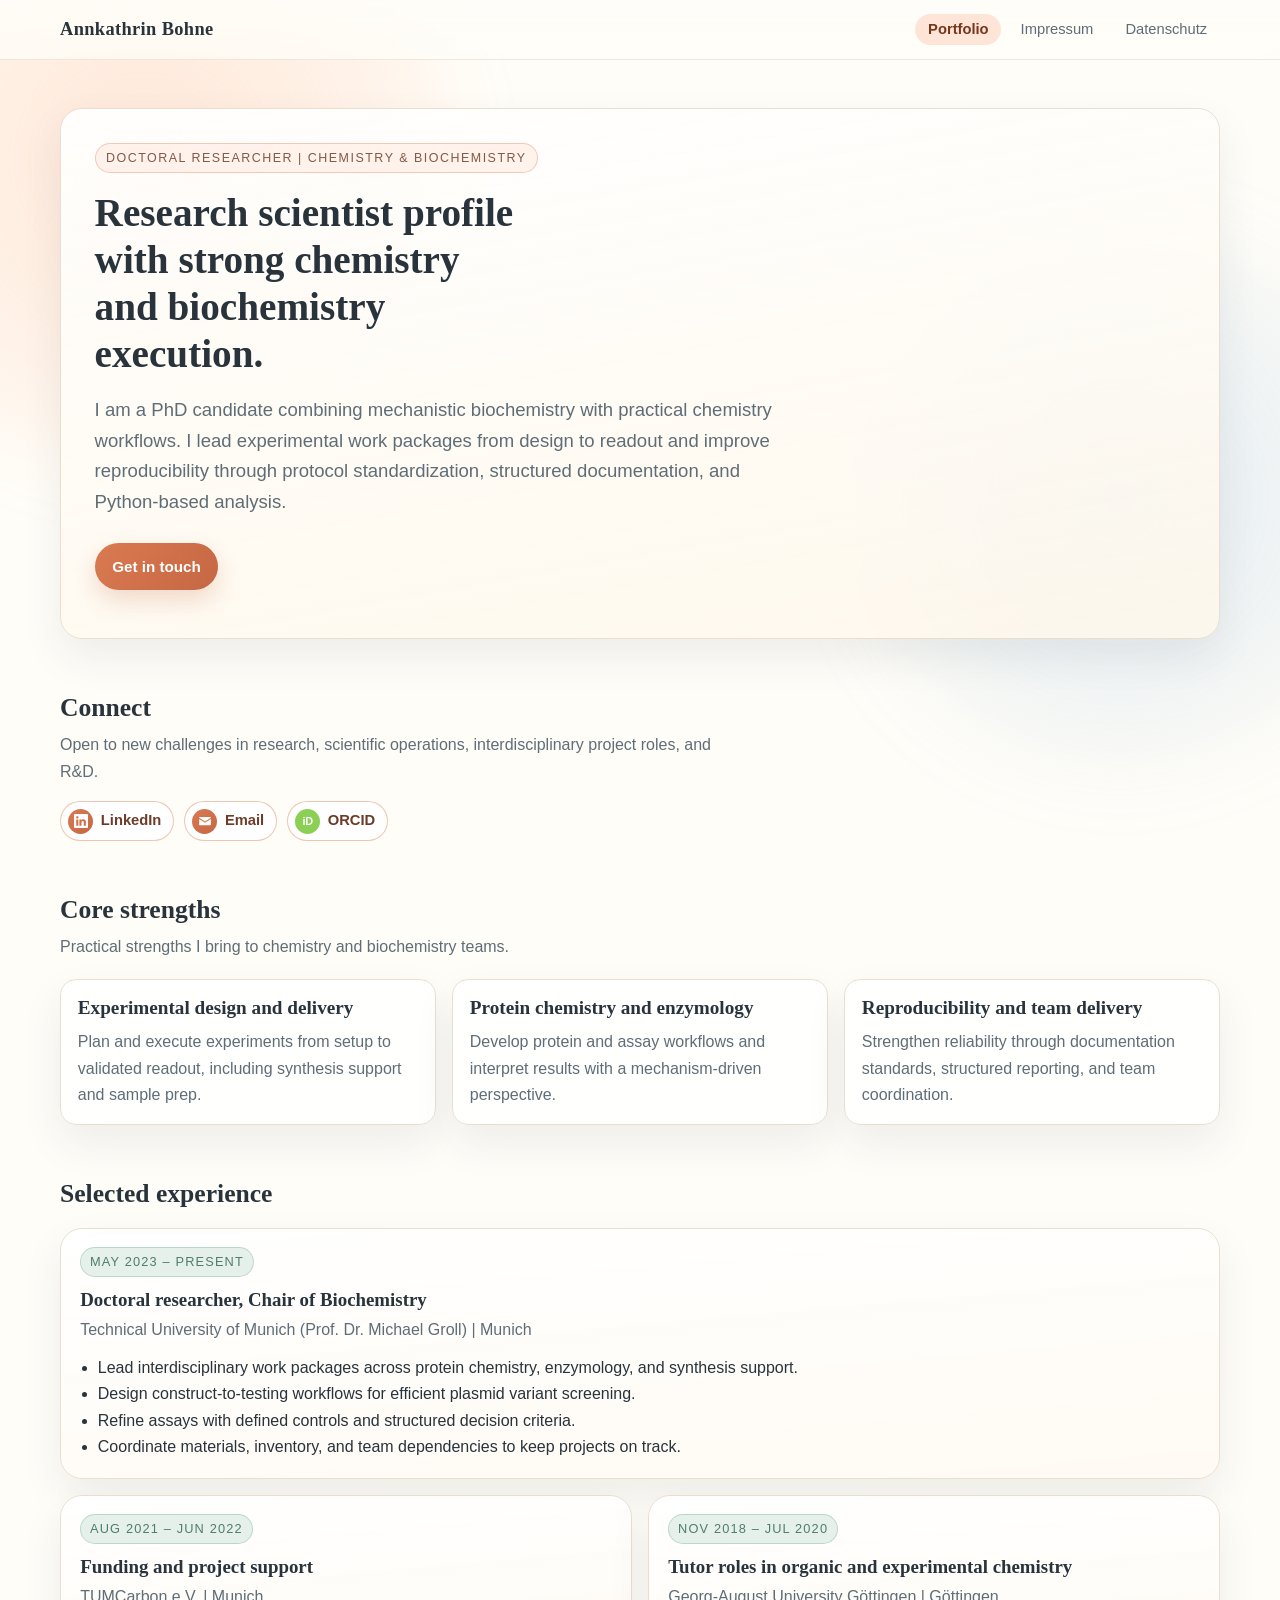
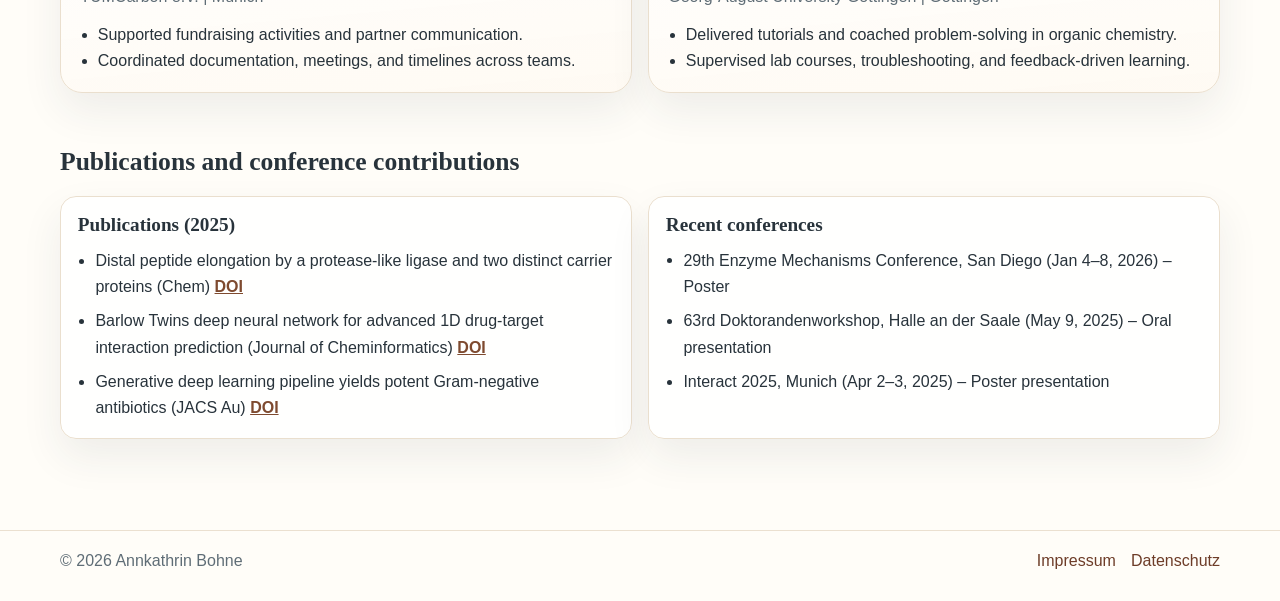
==== index.html @ f6311a9a "Revamp portfolio copy and responsive layout for job search" ====
<!doctype html>
<html lang="en">
  <head>
    <meta charset="UTF-8" />
    <meta name="viewport" content="width=device-width, initial-scale=1.0" />
    <title>Annkathrin Bohne | Portfolio</title>
    <meta
      name="description"
      content="Portfolio of Annkathrin Bohne, a doctoral researcher in chemistry and biochemistry focused on research roles."
    />
    <link rel="stylesheet" href="styles.css" />
  </head>
  <body>
    <div class="bg-glow bg-glow-one" aria-hidden="true"></div>
    <div class="bg-glow bg-glow-two" aria-hidden="true"></div>

    <header class="site-header">
      <div class="container nav-wrap">
        <a class="brand" href="index.html">Annkathrin Bohne</a>
        <nav aria-label="Main navigation">
          <ul class="nav-links">
            <li><a class="active" href="index.html">Portfolio</a></li>
            <li><a href="imprint.html">Impressum</a></li>
            <li><a href="privacy.html">Datenschutz</a></li>
          </ul>
        </nav>
      </div>
    </header>

    <main>
      <section class="hero container reveal">
        <p class="eyebrow">Doctoral Researcher | Chemistry &amp; Biochemistry</p>
        <h1>Research scientist profile with strong chemistry and biochemistry execution.</h1>
        <p class="lead">
          I am a PhD candidate combining mechanistic biochemistry with practical chemistry workflows. I lead
          experimental work packages from design to readout and improve reproducibility through protocol
          standardization, structured documentation, and Python-based analysis.
        </p>
        <div class="hero-actions">
          <a class="btn btn-primary" href="#connect">Get in touch</a>
        </div>
      </section>

      <section id="connect" class="container section contact reveal">
        <div class="section-head">
          <h2>Connect</h2>
          <p>
            Open to new challenges in research, scientific operations, interdisciplinary project roles, and R&amp;D.
          </p>
        </div>
        <div class="social-links social-links-lg" aria-label="Contact links">
          <a class="social-btn" href="https://www.linkedin.com/in/annkathrin-bohne/" target="_blank" rel="noopener noreferrer">
            <span class="social-icon" aria-hidden="true">
              <svg viewBox="0 0 16 16" role="img">
                <path
                  d="M0 1.146C0 .513.526 0 1.175 0h13.65C15.474 0 16 .513 16 1.146v13.708c0 .633-.526 1.146-1.175 1.146H1.175C.526 16 0 15.487 0 14.854zM4.943 13.394V6.169H2.542v7.225zM3.743 5.182c.837 0 1.358-.554 1.358-1.248-.015-.709-.521-1.248-1.343-1.248S2.4 3.225 2.4 3.934c0 .694.521 1.248 1.328 1.248m2.4 8.212h2.401V9.359c0-.216.016-.432.08-.586.176-.431.576-.878 1.248-.878.88 0 1.232.662 1.232 1.634v3.865h2.401V9.25c0-2.22-1.184-3.252-2.764-3.252-1.274 0-1.845.7-2.165 1.193v.025h-.016a5.54 5.54 0 0 1 .016-.025V6.169H6.143c.03.678 0 7.225 0 7.225"
                />
              </svg>
            </span>
            <span>LinkedIn</span>
          </a>
          <a class="social-btn" href="mailto:jobs@annkathrin.net">
            <span class="social-icon" aria-hidden="true">
              <svg viewBox="0 0 24 24" role="img">
                <path
                  d="M3 5h18a1 1 0 0 1 1 1v.4l-10 6.25-10-6.25V6a1 1 0 0 1 1-1zm19 3.45V18a1 1 0 0 1-1 1H3a1 1 0 0 1-1-1V8.45l9.47 5.92a1 1 0 0 0 1.06 0z"
                />
              </svg>
            </span>
            <span>Email</span>
          </a>
          <a class="social-btn" href="https://orcid.org/0009-0001-9557-663X" target="_blank" rel="noopener noreferrer">
            <span class="social-icon social-icon-orcid" aria-hidden="true">iD</span>
            <span>ORCID</span>
          </a>
        </div>
      </section>

      <section class="container section reveal">
        <div class="section-head">
          <h2>Core strengths</h2>
          <p>
            Practical strengths I bring to chemistry and biochemistry teams.
          </p>
        </div>
        <div class="card-grid card-grid-3">
          <article class="card">
            <h3>Experimental design and delivery</h3>
            <p>
              Plan and execute experiments from setup to validated readout, including synthesis support and sample prep.
            </p>
          </article>
          <article class="card">
            <h3>Protein chemistry and enzymology</h3>
            <p>
              Develop protein and assay workflows and interpret results with a mechanism-driven perspective.
            </p>
          </article>
          <article class="card">
            <h3>Reproducibility and team delivery</h3>
            <p>
              Strengthen reliability through documentation standards, structured reporting, and team coordination.
            </p>
          </article>
        </div>
      </section>

      <section class="container section reveal">
        <div class="section-head">
          <h2>Selected experience</h2>
        </div>
        <div class="timeline">
          <article class="timeline-item">
            <p class="timeline-date">May 2023 – Present</p>
            <h3>Doctoral researcher, Chair of Biochemistry</h3>
            <p class="timeline-meta">Technical University of Munich (Prof. Dr. Michael Groll) | Munich</p>
            <ul>
              <li>Lead interdisciplinary work packages across protein chemistry, enzymology, and synthesis support.</li>
              <li>Design construct-to-testing workflows for efficient plasmid variant screening.</li>
              <li>Refine assays with defined controls and structured decision criteria.</li>
              <li>Coordinate materials, inventory, and team dependencies to keep projects on track.</li>
            </ul>
          </article>
          <article class="timeline-item">
            <p class="timeline-date">Aug 2021 – Jun 2022</p>
            <h3>Funding and project support</h3>
            <p class="timeline-meta">TUMCarbon e.V. | Munich</p>
            <ul>
              <li>Supported fundraising activities and partner communication.</li>
              <li>Coordinated documentation, meetings, and timelines across teams.</li>
            </ul>
          </article>
          <article class="timeline-item">
            <p class="timeline-date">Nov 2018 – Jul 2020</p>
            <h3>Tutor roles in organic and experimental chemistry</h3>
            <p class="timeline-meta">Georg-August University Göttingen | Göttingen</p>
            <ul>
              <li>Delivered tutorials and coached problem-solving in organic chemistry.</li>
              <li>Supervised lab courses, troubleshooting, and feedback-driven learning.</li>
            </ul>
          </article>
        </div>
      </section>

      <section class="container section reveal">
        <div class="section-head">
          <h2>Publications and conference contributions</h2>
        </div>
        <div class="card-grid card-grid-2">
          <article class="card">
            <h3>Publications (2025)</h3>
            <ul class="compact-list">
              <li>
                Distal peptide elongation by a protease-like ligase and two distinct carrier proteins (Chem)
                <a href="https://doi.org/10.1016/j.chempr.2025.102740" target="_blank" rel="noopener noreferrer">DOI</a>
              </li>
              <li>
                Barlow Twins deep neural network for advanced 1D drug-target interaction prediction (Journal of
                Cheminformatics)
                <a href="https://doi.org/10.1186/s13321-025-00952-2" target="_blank" rel="noopener noreferrer">DOI</a>
              </li>
              <li>
                Generative deep learning pipeline yields potent Gram-negative antibiotics (JACS Au)
                <a href="https://doi.org/10.1021/jacsau.5c00602" target="_blank" rel="noopener noreferrer">DOI</a>
              </li>
            </ul>
          </article>
          <article class="card">
            <h3>Recent conferences</h3>
            <ul class="compact-list">
              <li>29th Enzyme Mechanisms Conference, San Diego (Jan 4–8, 2026) – Poster</li>
              <li>63rd Doktorandenworkshop, Halle an der Saale (May 9, 2025) – Oral presentation</li>
              <li>Interact 2025, Munich (Apr 2–3, 2025) – Poster presentation</li>
            </ul>
          </article>
        </div>
      </section>

    </main>

    <footer class="site-footer">
      <div class="container footer-wrap">
        <p>© <span id="year">2026</span> Annkathrin Bohne</p>
        <nav aria-label="Legal navigation">
          <a href="imprint.html">Impressum</a>
          <a href="privacy.html">Datenschutz</a>
        </nav>
      </div>
    </footer>
  </body>
</html>
---- styles.css ----
:root {
  --bg: #fffdf8;
  --bg-soft: #fff7ea;
  --surface: rgba(255, 255, 255, 0.86);
  --surface-strong: #ffffff;
  --line: #eadfce;
  --ink: #28333b;
  --muted: #5f6d76;
  --accent: #de7f57;
  --accent-soft: #ffe5d7;
  --accent-two: #69ab93;
  --accent-three: #87a9d8;
  --shadow: 0 18px 42px rgba(40, 51, 59, 0.08);
  --radius-lg: 22px;
  --radius-md: 16px;
}

* {
  box-sizing: border-box;
}

html {
  -webkit-text-size-adjust: 100%;
  text-size-adjust: 100%;
}

body {
  margin: 0;
  color: var(--ink);
  background: var(--bg);
  font-family: "Avenir Next", "Nunito Sans", "Trebuchet MS", "Segoe UI", sans-serif;
  line-height: 1.65;
  position: relative;
  min-height: 100vh;
  overflow-x: hidden;
}

.bg-glow {
  position: fixed;
  pointer-events: none;
  z-index: -1;
  border-radius: 999px;
  filter: blur(38px);
}

.bg-glow-one {
  width: min(38rem, 75vw);
  height: min(38rem, 75vw);
  top: -9rem;
  left: -10rem;
  background: radial-gradient(circle at center, rgba(255, 189, 152, 0.34), rgba(255, 189, 152, 0));
}

.bg-glow-two {
  width: min(34rem, 68vw);
  height: min(34rem, 68vw);
  right: -7rem;
  top: 25vh;
  background: radial-gradient(circle at center, rgba(136, 182, 222, 0.24), rgba(136, 182, 222, 0));
}

.container {
  width: min(1160px, calc(100% - 2.6rem));
  margin: 0 auto;
}

.site-header {
  position: sticky;
  top: 0;
  backdrop-filter: blur(10px);
  background: linear-gradient(to bottom, rgba(255, 253, 248, 0.92), rgba(255, 253, 248, 0.72));
  border-bottom: 1px solid rgba(234, 223, 206, 0.7);
  z-index: 20;
}

.nav-wrap {
  display: flex;
  align-items: center;
  justify-content: space-between;
  gap: 1rem;
  padding: 0.9rem 0;
}

.brand {
  text-decoration: none;
  color: var(--ink);
  font-size: 1.15rem;
  font-family: "Fraunces", "Iowan Old Style", "Palatino Linotype", "Book Antiqua", serif;
  font-weight: 600;
  letter-spacing: 0.02em;
}

.nav-links {
  margin: 0;
  padding: 0;
  display: flex;
  list-style: none;
  gap: 0.4rem;
  flex-wrap: wrap;
  justify-content: flex-end;
}

.nav-links a {
  text-decoration: none;
  color: var(--muted);
  padding: 0.45rem 0.8rem;
  border-radius: 999px;
  font-size: 0.92rem;
  transition: color 160ms ease, background-color 160ms ease;
}

.nav-links a:hover,
.nav-links a:focus-visible {
  color: var(--ink);
  background: rgba(222, 127, 87, 0.12);
  outline: none;
}

.nav-links a.active {
  color: #76361b;
  background: var(--accent-soft);
  font-weight: 600;
}

main {
  padding-bottom: clamp(2.4rem, 4vw, 4rem);
}

.page {
  padding-top: clamp(2.6rem, 5.5vw, 4.2rem);
}

.hero {
  margin-top: clamp(1.8rem, 4.2vw, 3rem);
  padding: clamp(1.3rem, 2.8vw, 2.1rem);
  border: 1px solid var(--line);
  border-radius: var(--radius-lg);
  background: linear-gradient(170deg, rgba(255, 255, 255, 0.92), rgba(255, 247, 234, 0.82));
  box-shadow: var(--shadow);
}

.hero h1 {
  font-size: clamp(1.7rem, 3.1vw, 2.45rem);
  max-width: 22ch;
}

.eyebrow {
  display: inline-block;
  margin: 0;
  font-size: 0.78rem;
  letter-spacing: 0.12em;
  text-transform: uppercase;
  color: #835948;
  padding: 0.25rem 0.65rem;
  border: 1px solid rgba(222, 127, 87, 0.36);
  border-radius: 999px;
  background: rgba(255, 229, 215, 0.46);
}

h1,
h2,
h3 {
  font-family: "Fraunces", "Iowan Old Style", "Palatino Linotype", "Book Antiqua", serif;
  line-height: 1.2;
}

h1 {
  margin: 1rem 0 0;
  font-size: clamp(2rem, 4vw, 3.2rem);
  max-width: 19ch;
}

.lead {
  margin: 1.1rem 0 0;
  font-size: clamp(1.02rem, 1.6vw, 1.16rem);
  color: var(--muted);
  max-width: 68ch;
}

.hero-actions {
  display: flex;
  gap: 0.75rem;
  margin: 1.6rem 0 0.9rem;
  flex-wrap: wrap;
}

.social-links {
  margin: 0.75rem 0 0;
  display: flex;
  gap: 0.72rem;
  flex-wrap: wrap;
}

.social-links-lg {
  margin-top: 1rem;
  display: flex;
  flex-wrap: wrap;
  gap: 0.62rem;
  width: auto;
}

.social-btn {
  text-decoration: none;
  color: #6d3c28;
  border: 1px solid rgba(222, 127, 87, 0.45);
  background: rgba(255, 255, 255, 0.92);
  border-radius: 999px;
  padding: 0.48rem 0.82rem 0.48rem 0.5rem;
  font-weight: 600;
  display: inline-flex;
  align-items: center;
  gap: 0.48rem;
  transition: transform 180ms ease, border-color 180ms ease, box-shadow 180ms ease;
}

.social-links-lg .social-btn {
  width: auto;
  justify-content: flex-start;
  padding: 0.42rem 0.74rem 0.42rem 0.46rem;
  font-size: 0.92rem;
  line-height: 1.2;
}

.social-btn:hover,
.social-btn:focus-visible {
  transform: translateY(-1px);
  border-color: rgba(135, 169, 216, 0.7);
  box-shadow: 0 10px 22px rgba(40, 51, 59, 0.12);
  outline: none;
}

.social-icon {
  width: 1.55rem;
  height: 1.55rem;
  border-radius: 999px;
  display: inline-flex;
  align-items: center;
  justify-content: center;
  color: #ffffff;
  background: linear-gradient(140deg, #da7a52, #c56743);
  flex-shrink: 0;
}

.social-icon svg {
  width: 0.88rem;
  height: 0.88rem;
  fill: currentColor;
}

.social-icon-orcid {
  background: #8bcf55;
  font-family: "Avenir Next", "Nunito Sans", "Trebuchet MS", "Segoe UI", sans-serif;
  font-size: 0.68rem;
  letter-spacing: -0.02em;
  font-weight: 700;
}

.btn {
  text-decoration: none;
  border-radius: 999px;
  padding: 0.68rem 1.1rem;
  font-weight: 600;
  font-size: 0.95rem;
  display: inline-flex;
  align-items: center;
  justify-content: center;
  transition: transform 180ms ease, box-shadow 180ms ease, border-color 180ms ease;
}

.btn:hover,
.btn:focus-visible {
  transform: translateY(-1px);
  outline: none;
}

.btn-primary {
  color: #fff;
  background: linear-gradient(130deg, #da7a52, #c56743);
  box-shadow: 0 10px 24px rgba(197, 103, 67, 0.24);
}

.btn-ghost {
  color: #87462c;
  border: 1px solid rgba(222, 127, 87, 0.45);
  background: rgba(255, 255, 255, 0.9);
}

.quick-facts {
  margin: 1.3rem 0 0;
  padding: 0;
  list-style: none;
  display: grid;
  gap: 0.5rem;
}

.quick-facts li {
  background: var(--surface);
  border: 1px solid var(--line);
  border-radius: 14px;
  padding: 0.6rem 0.86rem;
  width: fit-content;
  max-width: 100%;
}

.quick-facts a {
  color: #7e4a2f;
  font-weight: 600;
}

.section {
  margin-top: clamp(2.2rem, 4.2vw, 3.4rem);
}

.section-head h2,
.cv-section h2,
.legal-section h2 {
  margin: 0;
  font-size: clamp(1.45rem, 2vw, 1.95rem);
}

.section-head p {
  color: var(--muted);
  margin: 0.55rem 0 0;
  max-width: 74ch;
}

.card-grid {
  margin-top: 1.15rem;
  display: grid;
  gap: 1rem;
}

.card-grid-3 {
  grid-template-columns: repeat(auto-fit, minmax(240px, 1fr));
}

.card-grid-2 {
  grid-template-columns: repeat(auto-fit, minmax(280px, 1fr));
}

.card {
  border: 1px solid var(--line);
  background: var(--surface);
  border-radius: var(--radius-md);
  padding: 1rem 1.05rem;
  box-shadow: var(--shadow);
}

.card h3 {
  margin: 0;
  font-size: 1.2rem;
}

.card p {
  margin: 0.62rem 0 0;
  color: var(--muted);
}

.timeline {
  margin-top: 1.15rem;
  display: grid;
  gap: 1rem;
}

.timeline-item {
  border: 1px solid var(--line);
  background: linear-gradient(175deg, rgba(255, 255, 255, 0.88), rgba(255, 250, 242, 0.9));
  border-radius: var(--radius-lg);
  padding: 1.1rem 1.2rem;
  box-shadow: var(--shadow);
}

.timeline-date {
  margin: 0;
  display: inline-block;
  font-size: 0.8rem;
  text-transform: uppercase;
  letter-spacing: 0.09em;
  color: #4f7d6e;
  background: rgba(105, 171, 147, 0.17);
  border: 1px solid rgba(105, 171, 147, 0.36);
  border-radius: 999px;
  padding: 0.23rem 0.55rem;
}

.timeline-item h3 {
  margin: 0.72rem 0 0;
  font-size: 1.18rem;
}

.timeline-meta {
  margin: 0.35rem 0 0;
  color: var(--muted);
}

.timeline-item ul,
.cv-entry ul,
.compact-list {
  margin: 0.72rem 0 0;
  padding-left: 1.1rem;
}

.compact-list li + li {
  margin-top: 0.5rem;
}

.compact-list a {
  color: #7e4a2f;
  font-weight: 600;
}

.contact-grid {
  margin-top: 1rem;
  display: grid;
  grid-template-columns: repeat(auto-fit, minmax(210px, 1fr));
  gap: 1rem;
}

.contact-card {
  text-decoration: none;
  color: inherit;
  border: 1px solid var(--line);
  border-radius: var(--radius-md);
  background: linear-gradient(150deg, rgba(255, 255, 255, 0.9), rgba(236, 244, 253, 0.65));
  padding: 1rem;
  transition: transform 180ms ease, border-color 180ms ease, box-shadow 180ms ease;
  box-shadow: var(--shadow);
}

.contact-card:hover,
.contact-card:focus-visible {
  transform: translateY(-2px);
  border-color: rgba(135, 169, 216, 0.7);
  outline: none;
}

.contact-card h3 {
  margin: 0;
}

.contact-card p {
  margin: 0.46rem 0 0;
  color: var(--muted);
}

.page-intro {
  margin-bottom: 1.7rem;
}

.cv-section,
.legal-section {
  margin-top: 1.1rem;
  border: 1px solid var(--line);
  border-radius: var(--radius-lg);
  background: var(--surface);
  padding: 1rem 1.1rem;
  box-shadow: var(--shadow);
}

.cv-entry + .cv-entry {
  border-top: 1px solid rgba(234, 223, 206, 0.8);
  margin-top: 0.8rem;
  padding-top: 0.8rem;
}

.cv-head {
  display: flex;
  flex-wrap: wrap;
  gap: 0.3rem 0.9rem;
  align-items: baseline;
  justify-content: space-between;
}

.cv-head h3 {
  margin: 0;
  font-size: 1.13rem;
  flex: 1 1 20rem;
}

.cv-head p {
  margin: 0;
  color: var(--muted);
}

.legal p,
.cv-section p {
  margin: 0.7rem 0 0;
  color: var(--muted);
}

.legal a {
  color: #7e4a2f;
}

.meta-note {
  margin-top: 0;
  font-size: 0.92rem;
}

.site-footer {
  border-top: 1px solid rgba(234, 223, 206, 0.95);
  margin-top: 2.5rem;
}

.footer-wrap {
  padding: 1.05rem 0 1.7rem;
  display: flex;
  justify-content: space-between;
  gap: 0.8rem;
  flex-wrap: wrap;
}

.footer-wrap p {
  margin: 0;
  color: var(--muted);
}

.footer-wrap nav {
  display: flex;
  gap: 0.95rem;
}

.footer-wrap nav a {
  color: #6d3c28;
  text-decoration: none;
}

.footer-wrap nav a:hover,
.footer-wrap nav a:focus-visible {
  text-decoration: underline;
  outline: none;
}

.reveal {
  animation: rise 700ms ease both;
}

.card,
.timeline-item,
.contact-card,
.cv-section,
.legal-section {
  animation: rise 700ms ease both;
}

.card-grid .card:nth-child(2),
.timeline .timeline-item:nth-child(2),
.contact-grid .contact-card:nth-child(2) {
  animation-delay: 90ms;
}

.card-grid .card:nth-child(3),
.timeline .timeline-item:nth-child(3),
.contact-grid .contact-card:nth-child(3) {
  animation-delay: 180ms;
}

@keyframes rise {
  from {
    opacity: 0;
    transform: translateY(12px);
  }

  to {
    opacity: 1;
    transform: translateY(0);
  }
}

@media (min-width: 980px) {
  .timeline {
    grid-template-columns: repeat(2, minmax(0, 1fr));
  }

  .timeline-item:first-child {
    grid-column: 1 / -1;
  }
}

@media (max-width: 840px) {
  .page {
    padding-top: 2.5rem;
  }

  .container {
    width: min(1160px, calc(100% - 1.5rem));
  }

  .nav-wrap {
    align-items: flex-start;
    flex-direction: column;
    gap: 0.7rem;
  }

  .nav-links {
    justify-content: flex-start;
    gap: 0.3rem;
  }

  .hero {
    margin-top: 1.3rem;
    padding: 1.1rem 1rem;
  }

  .card-grid-3,
  .card-grid-2 {
    grid-template-columns: 1fr;
  }
}

@media (max-width: 640px) {
  .nav-links {
    width: 100%;
  }

  .nav-links li {
    flex: 1 1 calc(50% - 0.3rem);
  }

  .nav-links a {
    width: 100%;
    text-align: center;
  }

  .site-footer .footer-wrap {
    flex-direction: column;
    align-items: flex-start;
  }
}

@media (max-width: 520px) {
  h1 {
    font-size: clamp(1.75rem, 8vw, 2.28rem);
    max-width: 100%;
  }

  .btn {
    width: 100%;
  }

  .hero-actions {
    width: 100%;
  }

  .social-btn {
    width: auto;
    justify-content: flex-start;
  }

  .section-head h2,
  .cv-section h2,
  .legal-section h2 {
    font-size: 1.42rem;
  }

  .timeline-item,
  .cv-section,
  .legal-section {
    padding: 0.95rem 0.92rem;
  }

  .quick-facts li {
    width: 100%;
  }
}

@media (prefers-reduced-motion: reduce) {
  *,
  *::before,
  *::after {
    animation-duration: 1ms !important;
    animation-iteration-count: 1 !important;
    transition-duration: 1ms !important;
    scroll-behavior: auto !important;
  }
}
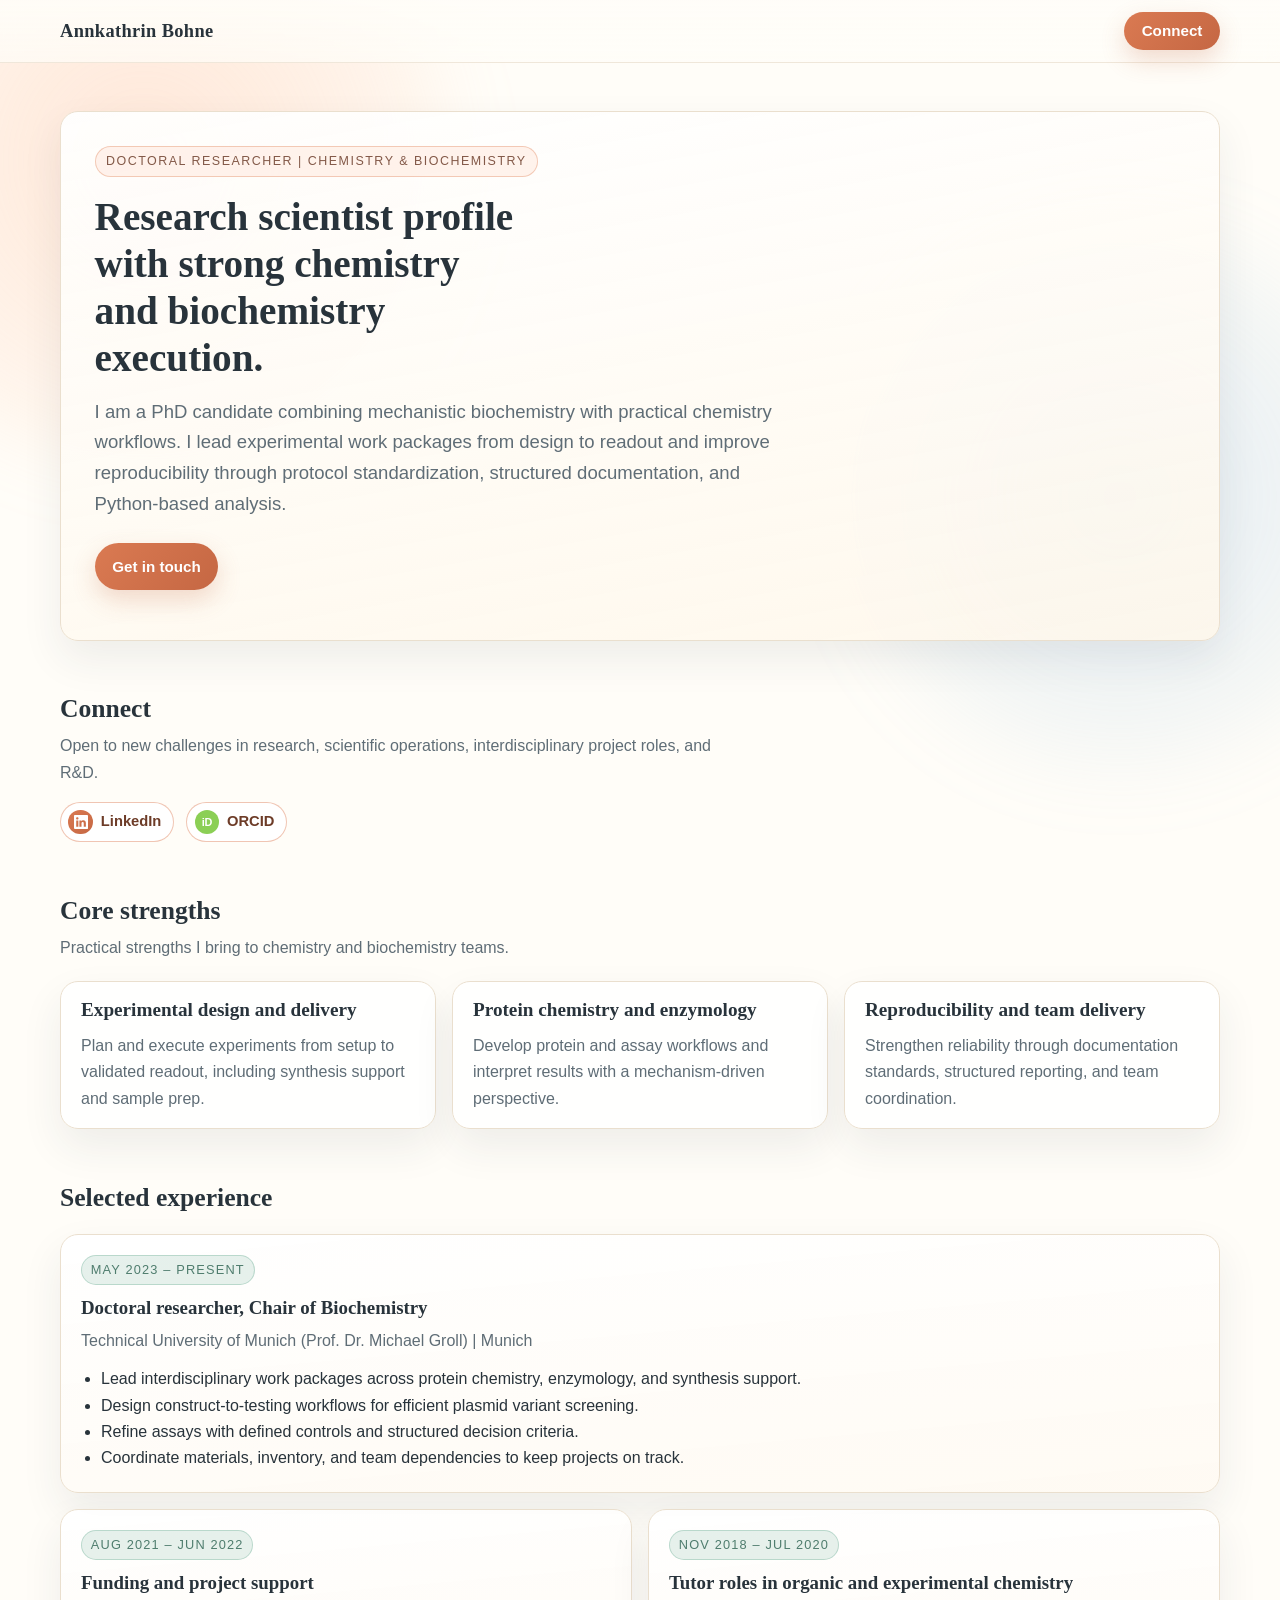
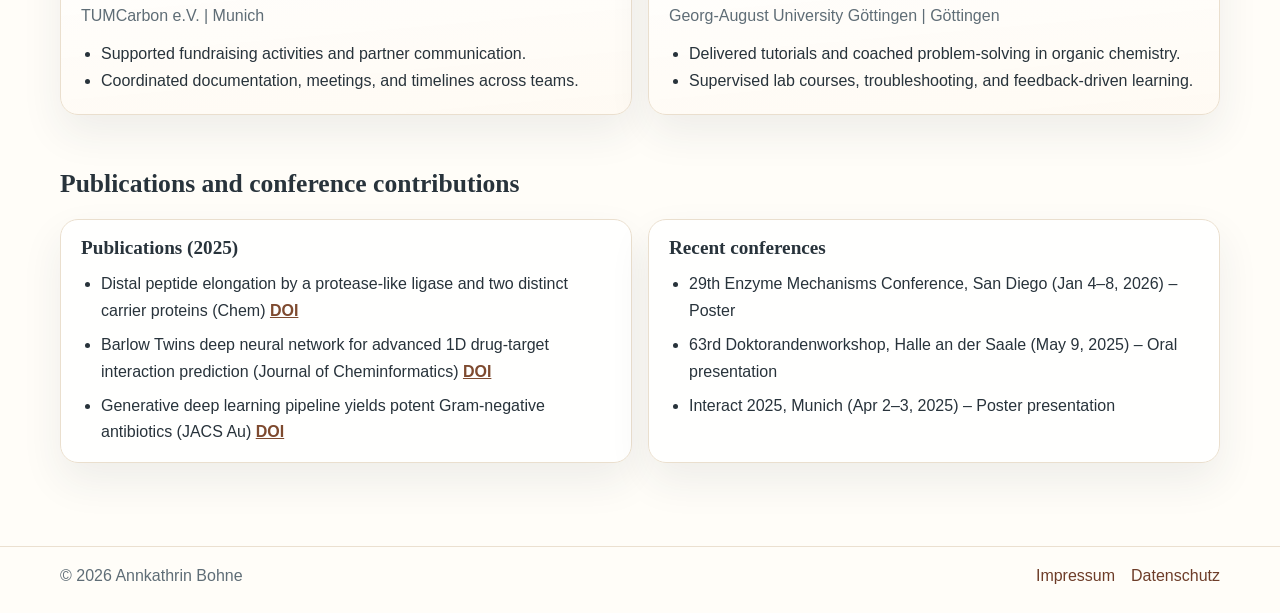
==== commit cb6363be: "Refine nav and unify spacing and radii across the site" ====
--- a/index.html
+++ b/index.html
@@ -18,11 +18,7 @@
       <div class="container nav-wrap">
         <a class="brand" href="index.html">Annkathrin Bohne</a>
         <nav aria-label="Main navigation">
-          <ul class="nav-links">
-            <li><a class="active" href="index.html">Portfolio</a></li>
-            <li><a href="imprint.html">Impressum</a></li>
-            <li><a href="privacy.html">Datenschutz</a></li>
-          </ul>
+          <a class="btn btn-primary nav-cta" href="#connect">Connect</a>
         </nav>
       </div>
     </header>
@@ -58,16 +54,6 @@
               </svg>
             </span>
             <span>LinkedIn</span>
-          </a>
-          <a class="social-btn" href="mailto:jobs@annkathrin.net">
-            <span class="social-icon" aria-hidden="true">
-              <svg viewBox="0 0 24 24" role="img">
-                <path
-                  d="M3 5h18a1 1 0 0 1 1 1v.4l-10 6.25-10-6.25V6a1 1 0 0 1 1-1zm19 3.45V18a1 1 0 0 1-1 1H3a1 1 0 0 1-1-1V8.45l9.47 5.92a1 1 0 0 0 1.06 0z"
-                />
-              </svg>
-            </span>
-            <span>Email</span>
           </a>
           <a class="social-btn" href="https://orcid.org/0009-0001-9557-663X" target="_blank" rel="noopener noreferrer">
             <span class="social-icon social-icon-orcid" aria-hidden="true">iD</span>
--- a/styles.css
+++ b/styles.css
@@ -11,8 +11,16 @@
   --accent-two: #69ab93;
   --accent-three: #87a9d8;
   --shadow: 0 18px 42px rgba(40, 51, 59, 0.08);
-  --radius-lg: 22px;
-  --radius-md: 16px;
+  --radius-surface: 18px;
+  --radius-pill: 999px;
+  --space-2xs: 0.3rem;
+  --space-xs: 0.5rem;
+  --space-sm: 0.75rem;
+  --space-md: 1rem;
+  --space-lg: 1.25rem;
+  --space-xl: 1.5rem;
+  --space-2xl: 2rem;
+  --anchor-offset: 6.3rem;
 }
 
 * {
@@ -22,6 +30,8 @@
 html {
   -webkit-text-size-adjust: 100%;
   text-size-adjust: 100%;
+  scroll-behavior: smooth;
+  scroll-padding-top: var(--anchor-offset);
 }
 
 body {
@@ -39,7 +49,7 @@
   position: fixed;
   pointer-events: none;
   z-index: -1;
-  border-radius: 999px;
+  border-radius: var(--radius-pill);
   filter: blur(38px);
 }
 
@@ -77,8 +87,8 @@
   display: flex;
   align-items: center;
   justify-content: space-between;
-  gap: 1rem;
-  padding: 0.9rem 0;
+  gap: var(--space-md);
+  padding: var(--space-sm) 0;
 }
 
 .brand {
@@ -90,36 +100,11 @@
   letter-spacing: 0.02em;
 }
 
-.nav-links {
-  margin: 0;
-  padding: 0;
-  display: flex;
-  list-style: none;
-  gap: 0.4rem;
-  flex-wrap: wrap;
-  justify-content: flex-end;
-}
-
-.nav-links a {
-  text-decoration: none;
-  color: var(--muted);
-  padding: 0.45rem 0.8rem;
-  border-radius: 999px;
-  font-size: 0.92rem;
-  transition: color 160ms ease, background-color 160ms ease;
-}
-
-.nav-links a:hover,
-.nav-links a:focus-visible {
-  color: var(--ink);
-  background: rgba(222, 127, 87, 0.12);
-  outline: none;
-}
-
-.nav-links a.active {
-  color: #76361b;
-  background: var(--accent-soft);
-  font-weight: 600;
+.nav-cta {
+  padding: var(--space-xs) var(--space-md);
+  font-size: 0.9rem;
+  line-height: 1.1;
+  box-shadow: none;
 }
 
 main {
@@ -134,7 +119,7 @@
   margin-top: clamp(1.8rem, 4.2vw, 3rem);
   padding: clamp(1.3rem, 2.8vw, 2.1rem);
   border: 1px solid var(--line);
-  border-radius: var(--radius-lg);
+  border-radius: var(--radius-surface);
   background: linear-gradient(170deg, rgba(255, 255, 255, 0.92), rgba(255, 247, 234, 0.82));
   box-shadow: var(--shadow);
 }
@@ -153,7 +138,7 @@
   color: #835948;
   padding: 0.25rem 0.65rem;
   border: 1px solid rgba(222, 127, 87, 0.36);
-  border-radius: 999px;
+  border-radius: var(--radius-pill);
   background: rgba(255, 229, 215, 0.46);
 }
 
@@ -165,13 +150,13 @@
 }
 
 h1 {
-  margin: 1rem 0 0;
+  margin: var(--space-md) 0 0;
   font-size: clamp(2rem, 4vw, 3.2rem);
   max-width: 19ch;
 }
 
 .lead {
-  margin: 1.1rem 0 0;
+  margin: var(--space-md) 0 0;
   font-size: clamp(1.02rem, 1.6vw, 1.16rem);
   color: var(--muted);
   max-width: 68ch;
@@ -179,23 +164,23 @@
 
 .hero-actions {
   display: flex;
-  gap: 0.75rem;
-  margin: 1.6rem 0 0.9rem;
+  gap: var(--space-sm);
+  margin: var(--space-xl) 0 var(--space-md);
   flex-wrap: wrap;
 }
 
 .social-links {
-  margin: 0.75rem 0 0;
+  margin: var(--space-sm) 0 0;
   display: flex;
-  gap: 0.72rem;
+  gap: var(--space-sm);
   flex-wrap: wrap;
 }
 
 .social-links-lg {
-  margin-top: 1rem;
+  margin-top: var(--space-md);
   display: flex;
   flex-wrap: wrap;
-  gap: 0.62rem;
+  gap: var(--space-sm);
   width: auto;
 }
 
@@ -204,7 +189,7 @@
   color: #6d3c28;
   border: 1px solid rgba(222, 127, 87, 0.45);
   background: rgba(255, 255, 255, 0.92);
-  border-radius: 999px;
+  border-radius: var(--radius-pill);
   padding: 0.48rem 0.82rem 0.48rem 0.5rem;
   font-weight: 600;
   display: inline-flex;
@@ -232,7 +217,7 @@
 .social-icon {
   width: 1.55rem;
   height: 1.55rem;
-  border-radius: 999px;
+  border-radius: var(--radius-pill);
   display: inline-flex;
   align-items: center;
   justify-content: center;
@@ -257,7 +242,7 @@
 
 .btn {
   text-decoration: none;
-  border-radius: 999px;
+  border-radius: var(--radius-pill);
   padding: 0.68rem 1.1rem;
   font-weight: 600;
   font-size: 0.95rem;
@@ -286,18 +271,18 @@
 }
 
 .quick-facts {
-  margin: 1.3rem 0 0;
+  margin: var(--space-lg) 0 0;
   padding: 0;
   list-style: none;
   display: grid;
-  gap: 0.5rem;
+  gap: var(--space-xs);
 }
 
 .quick-facts li {
   background: var(--surface);
   border: 1px solid var(--line);
-  border-radius: 14px;
-  padding: 0.6rem 0.86rem;
+  border-radius: var(--radius-surface);
+  padding: var(--space-sm) var(--space-md);
   width: fit-content;
   max-width: 100%;
 }
@@ -320,14 +305,14 @@
 
 .section-head p {
   color: var(--muted);
-  margin: 0.55rem 0 0;
+  margin: var(--space-xs) 0 0;
   max-width: 74ch;
 }
 
 .card-grid {
-  margin-top: 1.15rem;
+  margin-top: var(--space-lg);
   display: grid;
-  gap: 1rem;
+  gap: var(--space-md);
 }
 
 .card-grid-3 {
@@ -341,8 +326,8 @@
 .card {
   border: 1px solid var(--line);
   background: var(--surface);
-  border-radius: var(--radius-md);
-  padding: 1rem 1.05rem;
+  border-radius: var(--radius-surface);
+  padding: var(--space-md) var(--space-lg);
   box-shadow: var(--shadow);
 }
 
@@ -352,21 +337,21 @@
 }
 
 .card p {
-  margin: 0.62rem 0 0;
+  margin: var(--space-sm) 0 0;
   color: var(--muted);
 }
 
 .timeline {
-  margin-top: 1.15rem;
+  margin-top: var(--space-lg);
   display: grid;
-  gap: 1rem;
+  gap: var(--space-md);
 }
 
 .timeline-item {
   border: 1px solid var(--line);
   background: linear-gradient(175deg, rgba(255, 255, 255, 0.88), rgba(255, 250, 242, 0.9));
-  border-radius: var(--radius-lg);
-  padding: 1.1rem 1.2rem;
+  border-radius: var(--radius-surface);
+  padding: var(--space-lg);
   box-shadow: var(--shadow);
 }
 
@@ -379,29 +364,29 @@
   color: #4f7d6e;
   background: rgba(105, 171, 147, 0.17);
   border: 1px solid rgba(105, 171, 147, 0.36);
-  border-radius: 999px;
+  border-radius: var(--radius-pill);
   padding: 0.23rem 0.55rem;
 }
 
 .timeline-item h3 {
-  margin: 0.72rem 0 0;
+  margin: var(--space-sm) 0 0;
   font-size: 1.18rem;
 }
 
 .timeline-meta {
-  margin: 0.35rem 0 0;
+  margin: var(--space-xs) 0 0;
   color: var(--muted);
 }
 
 .timeline-item ul,
 .cv-entry ul,
 .compact-list {
-  margin: 0.72rem 0 0;
-  padding-left: 1.1rem;
+  margin: var(--space-sm) 0 0;
+  padding-left: var(--space-lg);
 }
 
 .compact-list li + li {
-  margin-top: 0.5rem;
+  margin-top: var(--space-xs);
 }
 
 .compact-list a {
@@ -410,19 +395,19 @@
 }
 
 .contact-grid {
-  margin-top: 1rem;
+  margin-top: var(--space-md);
   display: grid;
   grid-template-columns: repeat(auto-fit, minmax(210px, 1fr));
-  gap: 1rem;
+  gap: var(--space-md);
 }
 
 .contact-card {
   text-decoration: none;
   color: inherit;
   border: 1px solid var(--line);
-  border-radius: var(--radius-md);
+  border-radius: var(--radius-surface);
   background: linear-gradient(150deg, rgba(255, 255, 255, 0.9), rgba(236, 244, 253, 0.65));
-  padding: 1rem;
+  padding: var(--space-lg);
   transition: transform 180ms ease, border-color 180ms ease, box-shadow 180ms ease;
   box-shadow: var(--shadow);
 }
@@ -439,34 +424,34 @@
 }
 
 .contact-card p {
-  margin: 0.46rem 0 0;
+  margin: var(--space-xs) 0 0;
   color: var(--muted);
 }
 
 .page-intro {
-  margin-bottom: 1.7rem;
+  margin-bottom: var(--space-xl);
 }
 
 .cv-section,
 .legal-section {
-  margin-top: 1.1rem;
+  margin-top: var(--space-md);
   border: 1px solid var(--line);
-  border-radius: var(--radius-lg);
+  border-radius: var(--radius-surface);
   background: var(--surface);
-  padding: 1rem 1.1rem;
+  padding: var(--space-lg);
   box-shadow: var(--shadow);
 }
 
 .cv-entry + .cv-entry {
   border-top: 1px solid rgba(234, 223, 206, 0.8);
-  margin-top: 0.8rem;
-  padding-top: 0.8rem;
+  margin-top: var(--space-sm);
+  padding-top: var(--space-sm);
 }
 
 .cv-head {
   display: flex;
   flex-wrap: wrap;
-  gap: 0.3rem 0.9rem;
+  gap: var(--space-xs) var(--space-md);
   align-items: baseline;
   justify-content: space-between;
 }
@@ -484,7 +469,7 @@
 
 .legal p,
 .cv-section p {
-  margin: 0.7rem 0 0;
+  margin: var(--space-sm) 0 0;
   color: var(--muted);
 }
 
@@ -499,14 +484,14 @@
 
 .site-footer {
   border-top: 1px solid rgba(234, 223, 206, 0.95);
-  margin-top: 2.5rem;
+  margin-top: var(--space-2xl);
 }
 
 .footer-wrap {
-  padding: 1.05rem 0 1.7rem;
+  padding: var(--space-md) 0 var(--space-xl);
   display: flex;
   justify-content: space-between;
-  gap: 0.8rem;
+  gap: var(--space-sm);
   flex-wrap: wrap;
 }
 
@@ -517,7 +502,7 @@
 
 .footer-wrap nav {
   display: flex;
-  gap: 0.95rem;
+  gap: var(--space-md);
 }
 
 .footer-wrap nav a {
@@ -578,6 +563,10 @@
 }
 
 @media (max-width: 840px) {
+  :root {
+    --anchor-offset: 6.6rem;
+  }
+
   .page {
     padding-top: 2.5rem;
   }
@@ -587,19 +576,23 @@
   }
 
   .nav-wrap {
-    align-items: flex-start;
-    flex-direction: column;
-    gap: 0.7rem;
-  }
-
-  .nav-links {
-    justify-content: flex-start;
-    gap: 0.3rem;
+    align-items: center;
+    flex-direction: row;
+    gap: var(--space-sm);
+  }
+
+  .brand {
+    font-size: 1.04rem;
+  }
+
+  .nav-cta {
+    padding: var(--space-xs) var(--space-sm);
+    font-size: 0.86rem;
   }
 
   .hero {
-    margin-top: 1.3rem;
-    padding: 1.1rem 1rem;
+    margin-top: var(--space-lg);
+    padding: var(--space-lg) var(--space-md);
   }
 
   .card-grid-3,
@@ -609,19 +602,6 @@
 }
 
 @media (max-width: 640px) {
-  .nav-links {
-    width: 100%;
-  }
-
-  .nav-links li {
-    flex: 1 1 calc(50% - 0.3rem);
-  }
-
-  .nav-links a {
-    width: 100%;
-    text-align: center;
-  }
-
   .site-footer .footer-wrap {
     flex-direction: column;
     align-items: flex-start;
@@ -638,6 +618,10 @@
     width: 100%;
   }
 
+  .nav-cta {
+    width: auto;
+  }
+
   .hero-actions {
     width: 100%;
   }
@@ -656,7 +640,7 @@
   .timeline-item,
   .cv-section,
   .legal-section {
-    padding: 0.95rem 0.92rem;
+    padding: var(--space-md);
   }
 
   .quick-facts li {
